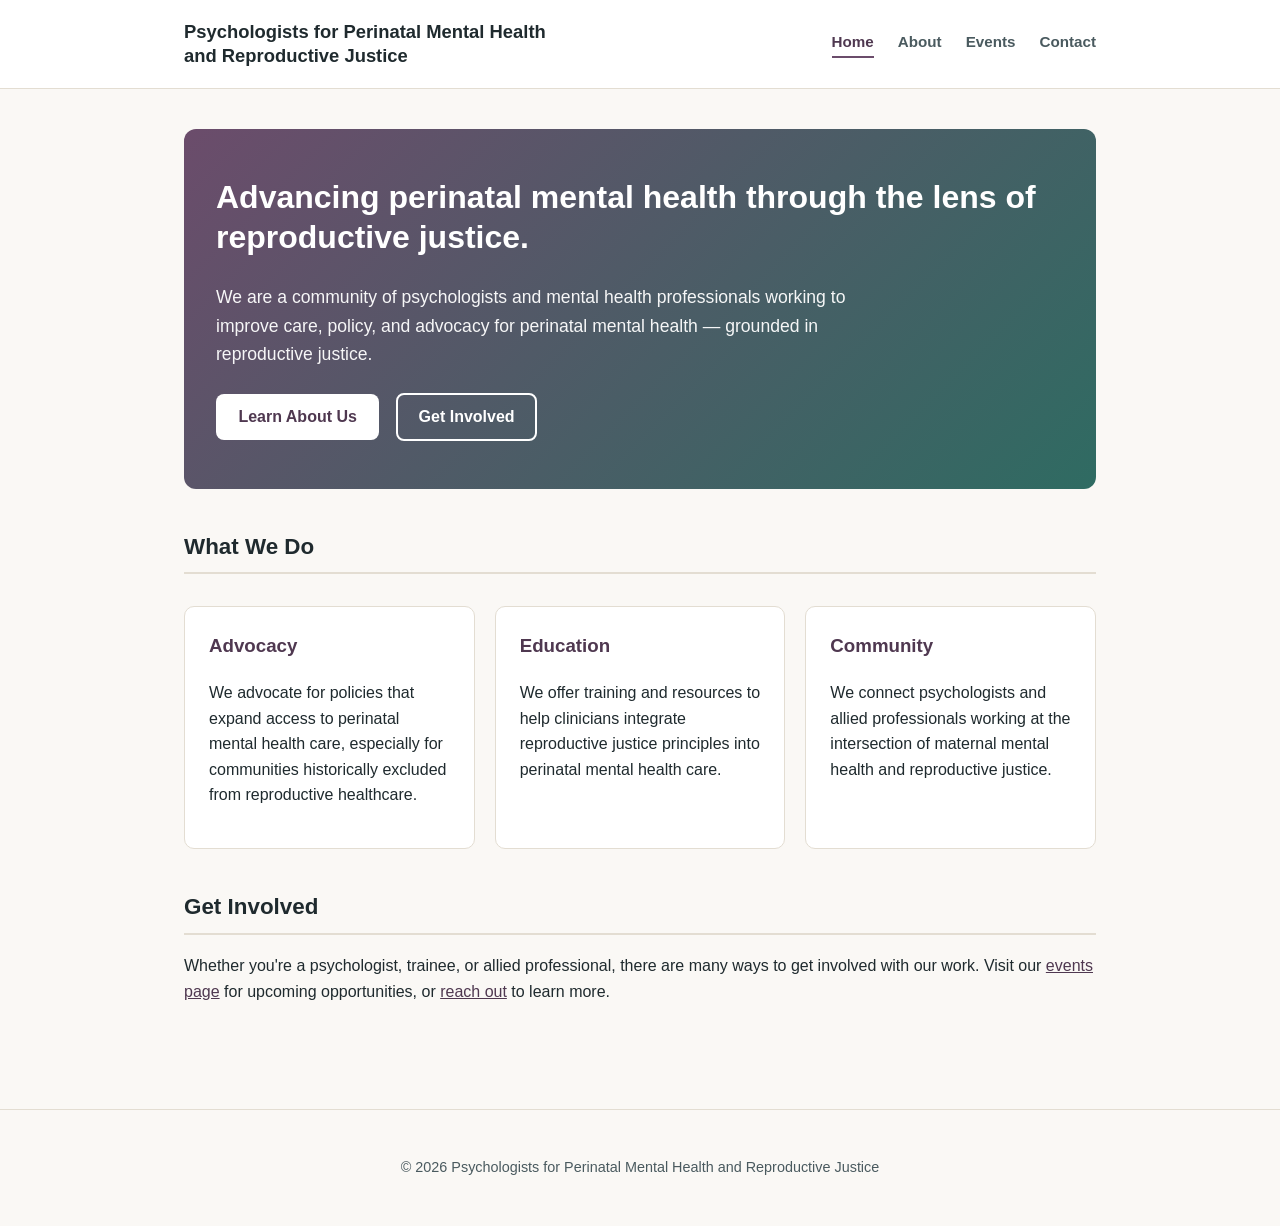
==== index.html @ e0008d32 "Initial site for Psychologists for Perinatal Mental Health and Reproductive Justice Home, About, Eve" ====
<!DOCTYPE html>
<html lang="en">
<head>
  <meta charset="UTF-8">
  <meta name="viewport" content="width=device-width, initial-scale=1.0">
  <title>Psychologists for Perinatal Mental Health and Reproductive Justice</title>
  <meta name="description" content="A community of psychologists advancing perinatal mental health and reproductive justice through advocacy, education, and clinical practice.">
  <link rel="stylesheet" href="style.css">
</head>
<body>
  <header class="site-header">
    <div class="header-inner">
      <a class="site-title" href="index.html">Psychologists for Perinatal Mental Health<br>and Reproductive Justice</a>
      <nav class="site-nav">
        <a href="index.html" aria-current="page">Home</a>
        <a href="about.html">About</a>
        <a href="events.html">Events</a>
        <a href="contact.html">Contact</a>
      </nav>
    </div>
  </header>

  <main>
    <section class="hero">
      <h1>Advancing perinatal mental health through the lens of reproductive justice.</h1>
      <p>We are a community of psychologists and mental health professionals working to improve care, policy, and advocacy for perinatal mental health — grounded in reproductive justice.</p>
      <a class="button" href="about.html">Learn About Us</a>
      <a class="button-outline" href="contact.html">Get Involved</a>
    </section>

    <section>
      <h2>What We Do</h2>
      <div class="card-grid">
        <div class="card">
          <h3>Advocacy</h3>
          <p>We advocate for policies that expand access to perinatal mental health care, especially for communities historically excluded from reproductive healthcare.</p>
        </div>
        <div class="card">
          <h3>Education</h3>
          <p>We offer training and resources to help clinicians integrate reproductive justice principles into perinatal mental health care.</p>
        </div>
        <div class="card">
          <h3>Community</h3>
          <p>We connect psychologists and allied professionals working at the intersection of maternal mental health and reproductive justice.</p>
        </div>
      </div>
    </section>

    <section>
      <h2>Get Involved</h2>
      <p>Whether you're a psychologist, trainee, or allied professional, there are many ways to get involved with our work. Visit our <a href="events.html">events page</a> for upcoming opportunities, or <a href="contact.html">reach out</a> to learn more.</p>
    </section>
  </main>

  <footer class="site-footer">
    <div class="footer-inner">
      <p>&copy; 2026 Psychologists for Perinatal Mental Health and Reproductive Justice</p>
    </div>
  </footer>
</body>
</html>
---- style.css ----
:root {
  --ink: #1f2a2e;
  --ink-soft: #4a5a5f;
  --bg: #faf8f5;
  --bg-alt: #f0ece4;
  --panel: #ffffff;
  --accent: #6b4c6b;
  --accent-dark: #4f3850;
  --teal: #2f6b62;
  --border: #e3ddd2;
  --max-width: 960px;
}

* {
  box-sizing: border-box;
}

body {
  margin: 0;
  font-family: -apple-system, BlinkMacSystemFont, "Segoe UI", Helvetica, Arial, sans-serif;
  color: var(--ink);
  background: var(--bg);
  line-height: 1.6;
}

a {
  color: var(--accent-dark);
}

a:hover {
  color: var(--teal);
}

header.site-header {
  background: var(--panel);
  border-bottom: 1px solid var(--border);
}

.header-inner {
  max-width: var(--max-width);
  margin: 0 auto;
  padding: 1.25rem 1.5rem;
  display: flex;
  flex-wrap: wrap;
  align-items: center;
  justify-content: space-between;
  gap: 1rem;
}

.site-title {
  font-size: 1.15rem;
  font-weight: 700;
  color: var(--ink);
  text-decoration: none;
  line-height: 1.3;
  max-width: 30rem;
}

nav.site-nav {
  display: flex;
  gap: 1.5rem;
  flex-wrap: wrap;
}

nav.site-nav a {
  text-decoration: none;
  color: var(--ink-soft);
  font-weight: 600;
  font-size: 0.95rem;
  padding-bottom: 2px;
  border-bottom: 2px solid transparent;
}

nav.site-nav a:hover,
nav.site-nav a[aria-current="page"] {
  color: var(--accent-dark);
  border-bottom-color: var(--accent);
}

main {
  max-width: var(--max-width);
  margin: 0 auto;
  padding: 2.5rem 1.5rem 4rem;
}

.hero {
  background: linear-gradient(135deg, var(--accent) 0%, var(--teal) 100%);
  color: #fff;
  border-radius: 12px;
  padding: 3rem 2rem;
  margin-bottom: 2.5rem;
}

.hero h1 {
  margin-top: 0;
  font-size: 2rem;
  line-height: 1.25;
}

.hero p {
  font-size: 1.1rem;
  max-width: 40rem;
  opacity: 0.95;
}

.button {
  display: inline-block;
  background: #fff;
  color: var(--accent-dark);
  padding: 0.65rem 1.4rem;
  border-radius: 8px;
  text-decoration: none;
  font-weight: 700;
  margin-top: 0.5rem;
}

.button:hover {
  background: var(--bg-alt);
  color: var(--accent-dark);
}

.button-outline {
  display: inline-block;
  border: 2px solid #fff;
  color: #fff;
  padding: 0.55rem 1.3rem;
  border-radius: 8px;
  text-decoration: none;
  font-weight: 700;
  margin-top: 0.5rem;
  margin-left: 0.75rem;
}

.button-outline:hover {
  background: rgba(255, 255, 255, 0.15);
  color: #fff;
}

.card-grid {
  display: grid;
  grid-template-columns: repeat(auto-fit, minmax(220px, 1fr));
  gap: 1.25rem;
  margin: 2rem 0;
}

.card {
  background: var(--panel);
  border: 1px solid var(--border);
  border-radius: 10px;
  padding: 1.5rem;
}

.card h3 {
  margin-top: 0;
  color: var(--accent-dark);
}

section {
  margin-bottom: 2.5rem;
}

section h2 {
  font-size: 1.4rem;
  color: var(--ink);
  border-bottom: 2px solid var(--border);
  padding-bottom: 0.5rem;
}

.event {
  background: var(--panel);
  border: 1px solid var(--border);
  border-left: 4px solid var(--teal);
  border-radius: 8px;
  padding: 1.25rem 1.5rem;
  margin-bottom: 1rem;
}

.event .date {
  font-weight: 700;
  color: var(--teal);
  font-size: 0.9rem;
  text-transform: uppercase;
  letter-spacing: 0.03em;
}

.event h3 {
  margin: 0.25rem 0 0.4rem;
}

.contact-list {
  list-style: none;
  padding: 0;
}

.contact-list li {
  padding: 0.75rem 0;
  border-bottom: 1px solid var(--border);
}

.contact-list a {
  font-weight: 600;
}

footer.site-footer {
  border-top: 1px solid var(--border);
  padding: 2rem 1.5rem;
  text-align: center;
  color: var(--ink-soft);
  font-size: 0.9rem;
}

footer.site-footer .footer-inner {
  max-width: var(--max-width);
  margin: 0 auto;
}
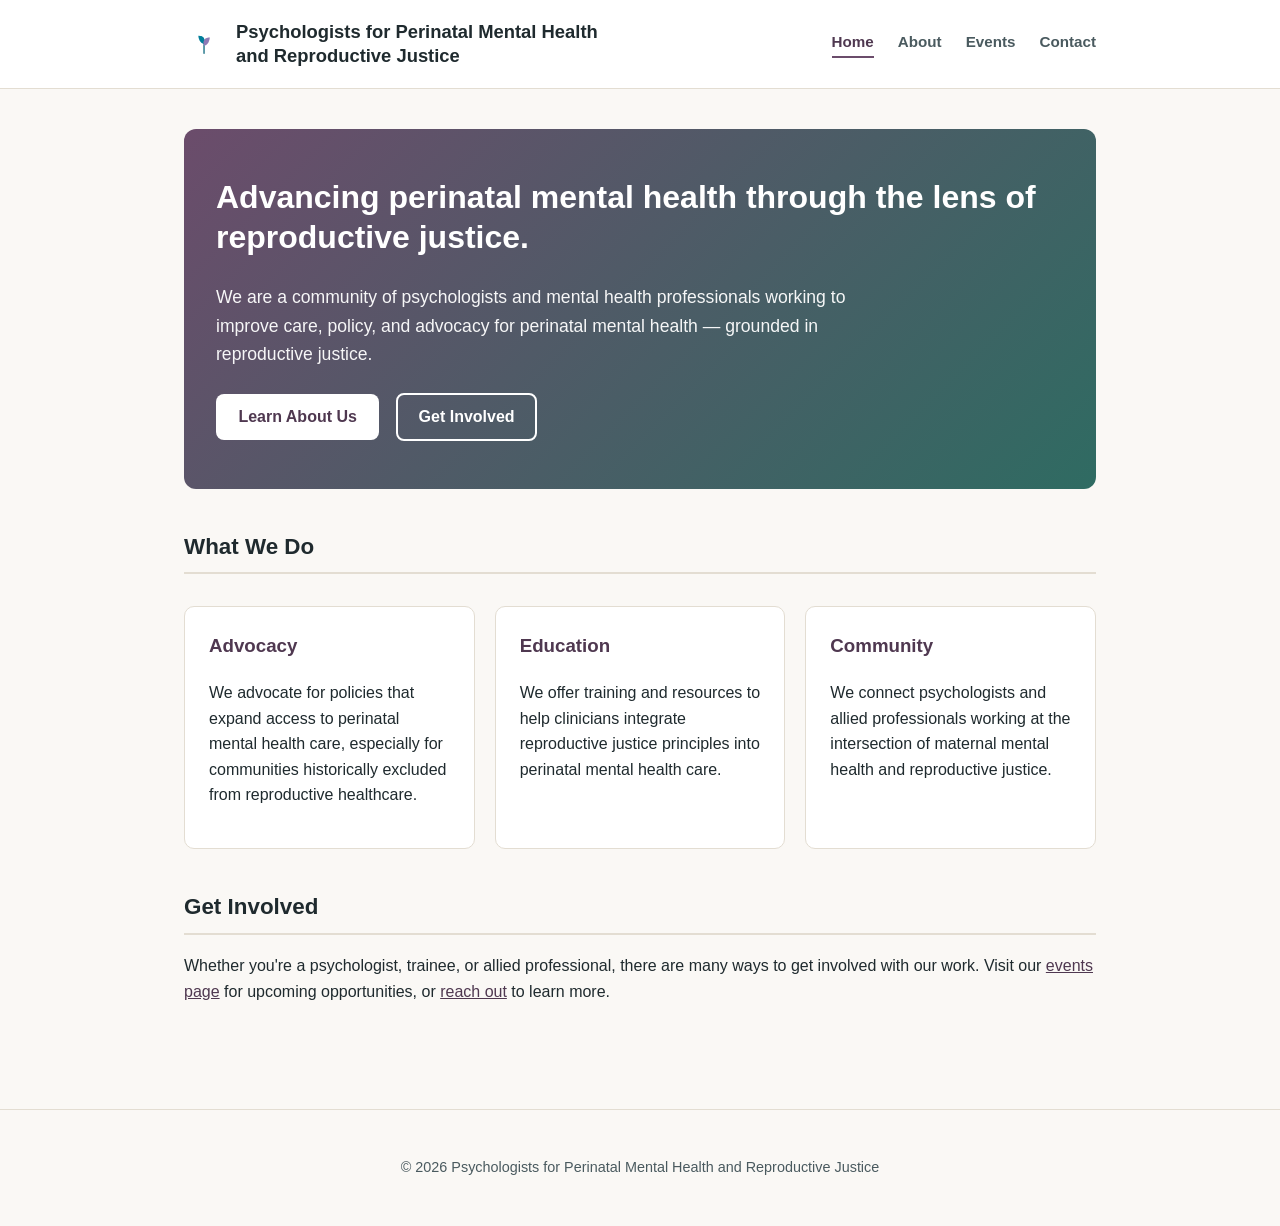
==== commit 31e79d1f: "Add real logo to header and favicon Uses the sprout icon PNG across all pages, plus a lockup asset f" ====
--- a/index.html
+++ b/index.html
@@ -6,11 +6,12 @@
   <title>Psychologists for Perinatal Mental Health and Reproductive Justice</title>
   <meta name="description" content="A community of psychologists advancing perinatal mental health and reproductive justice through advocacy, education, and clinical practice.">
   <link rel="stylesheet" href="style.css">
+  <link rel="icon" type="image/png" href="assets/logo-icon.png">
 </head>
 <body>
   <header class="site-header">
     <div class="header-inner">
-      <a class="site-title" href="index.html">Psychologists for Perinatal Mental Health<br>and Reproductive Justice</a>
+      <a class="site-title" href="index.html"><img src="assets/logo-icon.png" alt="">Psychologists for Perinatal Mental Health<br>and Reproductive Justice</a>
       <nav class="site-nav">
         <a href="index.html" aria-current="page">Home</a>
         <a href="about.html">About</a>
--- a/style.css
+++ b/style.css
@@ -48,12 +48,21 @@
 }
 
 .site-title {
+  display: flex;
+  align-items: center;
+  gap: 0.75rem;
   font-size: 1.15rem;
   font-weight: 700;
   color: var(--ink);
   text-decoration: none;
   line-height: 1.3;
   max-width: 30rem;
+}
+
+.site-title img {
+  width: 2.5rem;
+  height: 2.5rem;
+  flex-shrink: 0;
 }
 
 nav.site-nav {
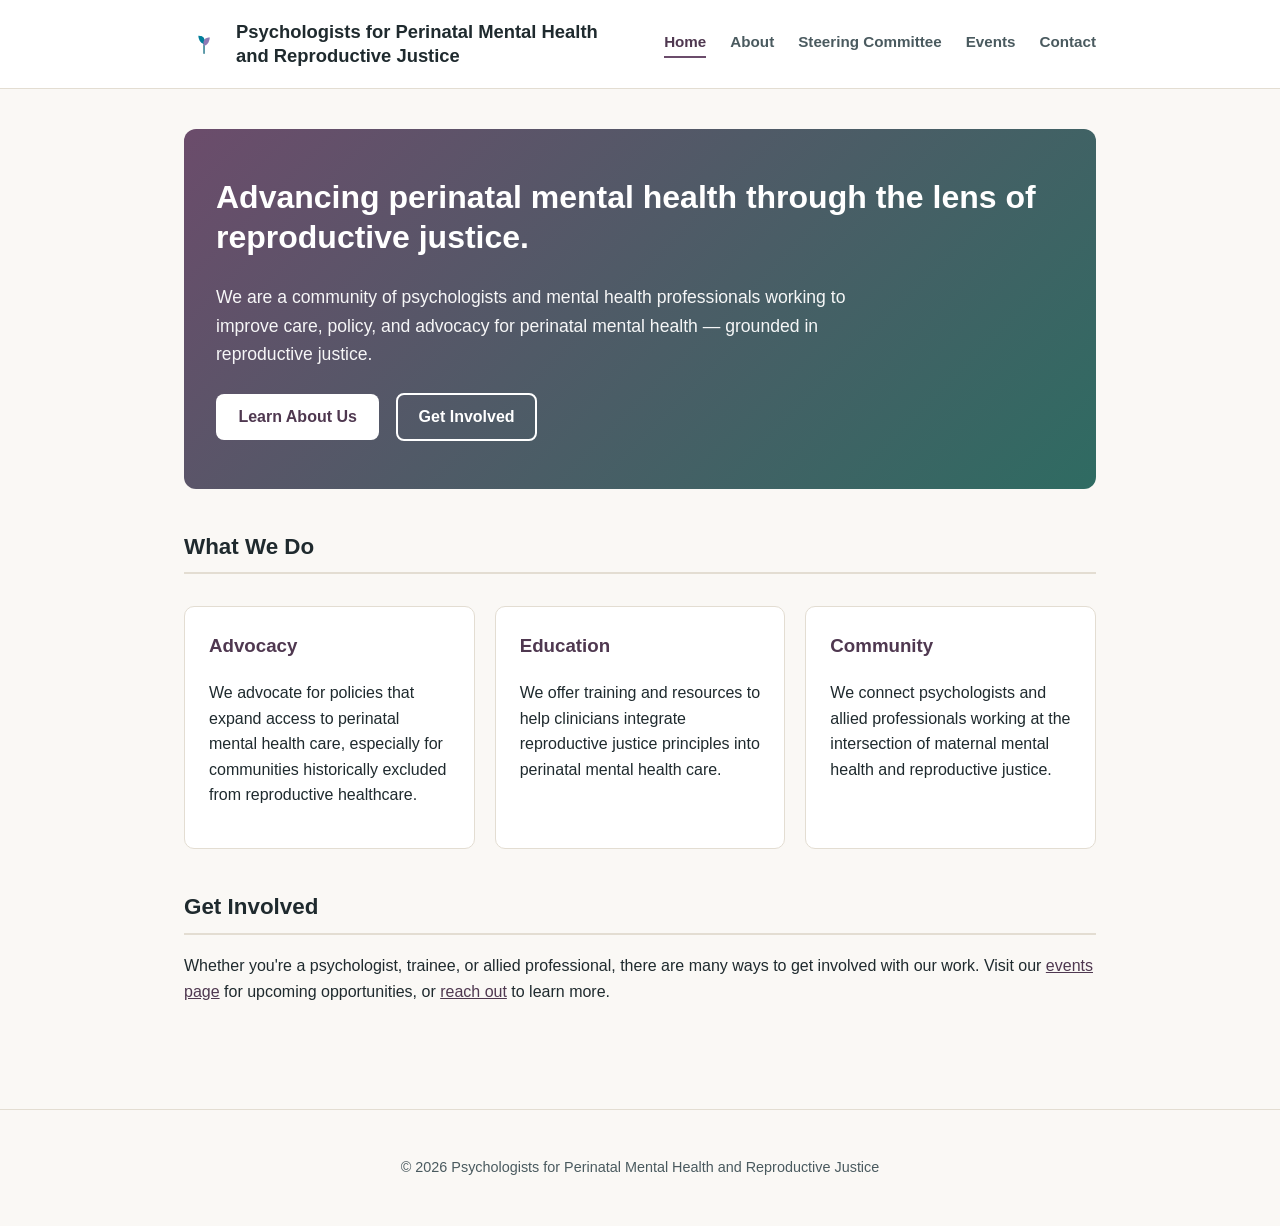
==== commit e0b1e51c: "Add Steering Committee page and nav link Co-Authored-By: Claude Sonnet 5.5 <noreply@anthropic.com>" ====
--- a/index.html
+++ b/index.html
@@ -15,6 +15,7 @@
       <nav class="site-nav">
         <a href="index.html" aria-current="page">Home</a>
         <a href="about.html">About</a>
+        <a href="steering-committee.html">Steering Committee</a>
         <a href="events.html">Events</a>
         <a href="contact.html">Contact</a>
       </nav>
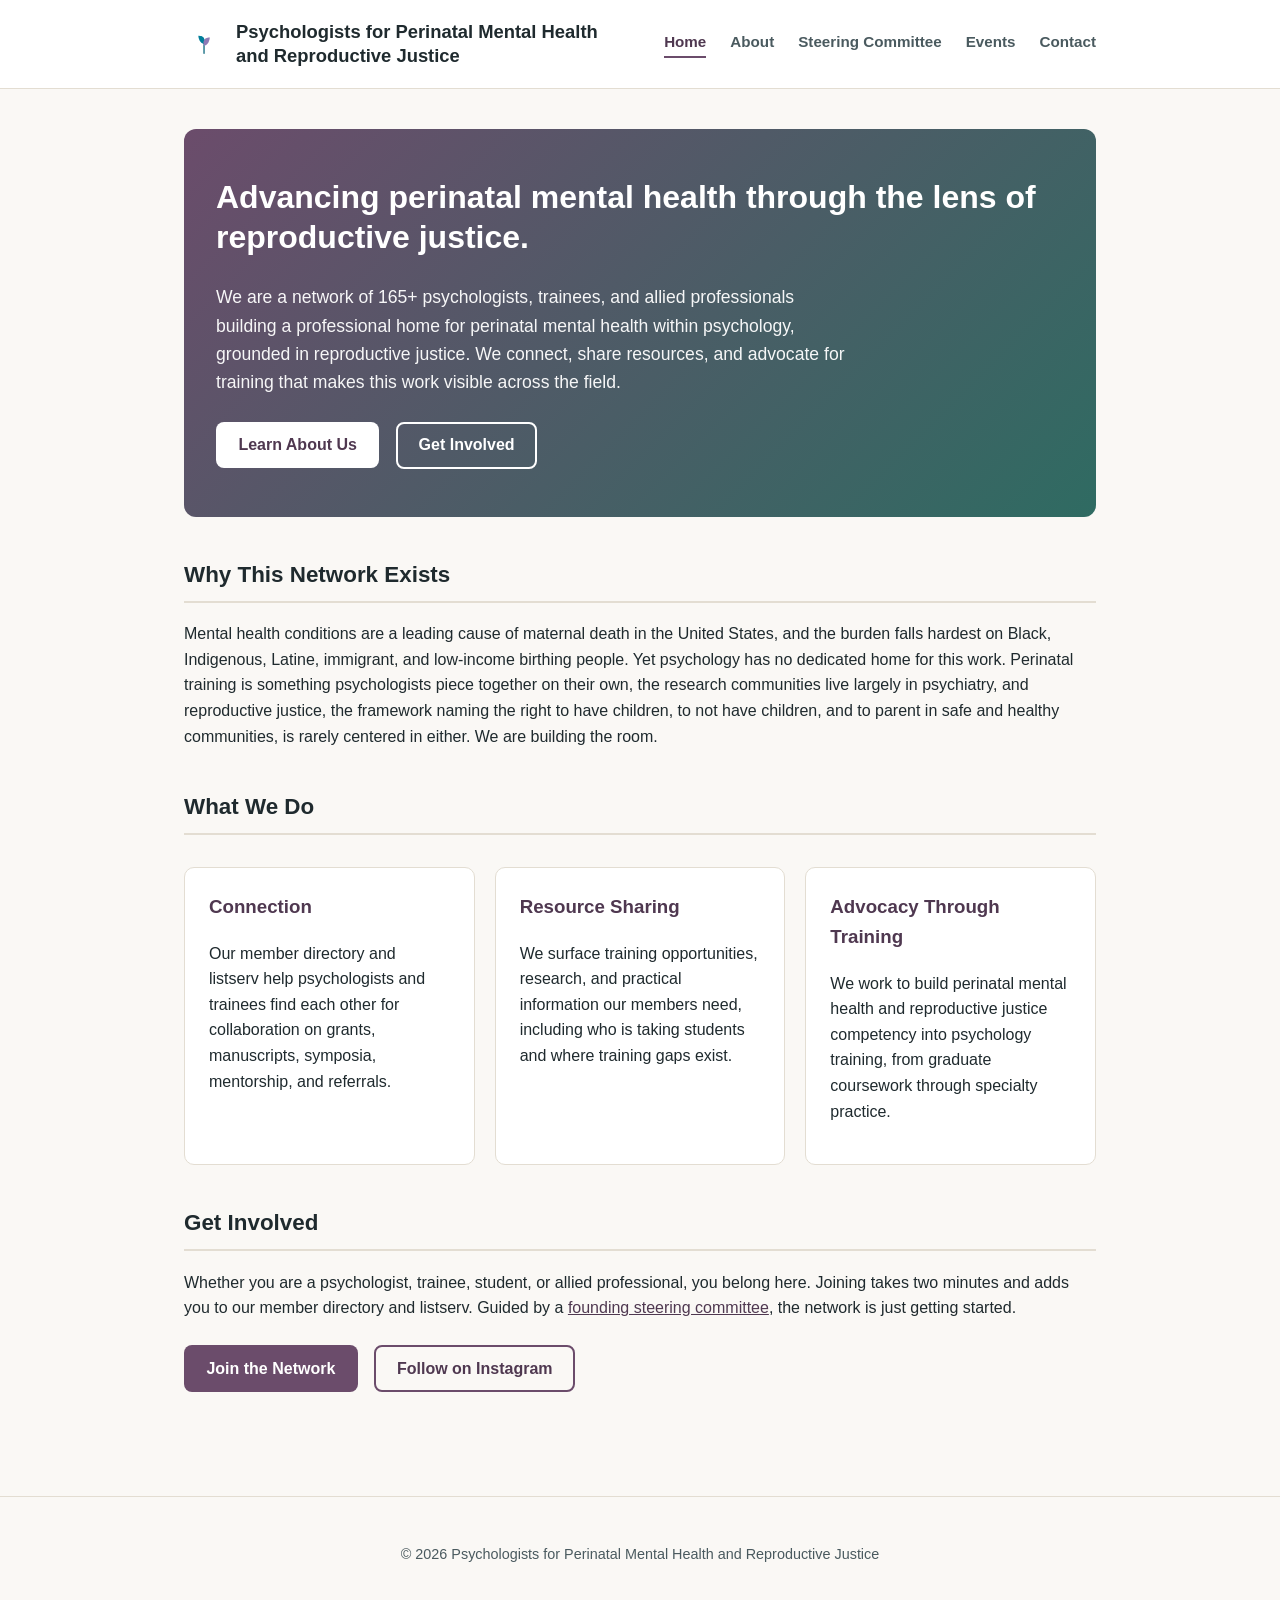
==== commit 37fdcafd: "Update home page copy and add Why This Network Exists section Co-Authored-By: Claude Sonnet 5.5 <nor" ====
--- a/index.html
+++ b/index.html
@@ -25,32 +25,39 @@
   <main>
     <section class="hero">
       <h1>Advancing perinatal mental health through the lens of reproductive justice.</h1>
-      <p>We are a community of psychologists and mental health professionals working to improve care, policy, and advocacy for perinatal mental health — grounded in reproductive justice.</p>
+      <p>We are a network of 165+ psychologists, trainees, and allied professionals building a professional home for perinatal mental health within psychology, grounded in reproductive justice. We connect, share resources, and advocate for training that makes this work visible across the field.</p>
       <a class="button" href="about.html">Learn About Us</a>
-      <a class="button-outline" href="contact.html">Get Involved</a>
+      <a class="button-outline" href="#get-involved">Get Involved</a>
+    </section>
+
+    <section>
+      <h2>Why This Network Exists</h2>
+      <p>Mental health conditions are a leading cause of maternal death in the United States, and the burden falls hardest on Black, Indigenous, Latine, immigrant, and low-income birthing people. Yet psychology has no dedicated home for this work. Perinatal training is something psychologists piece together on their own, the research communities live largely in psychiatry, and reproductive justice, the framework naming the right to have children, to not have children, and to parent in safe and healthy communities, is rarely centered in either. We are building the room.</p>
     </section>
 
     <section>
       <h2>What We Do</h2>
       <div class="card-grid">
         <div class="card">
-          <h3>Advocacy</h3>
-          <p>We advocate for policies that expand access to perinatal mental health care, especially for communities historically excluded from reproductive healthcare.</p>
+          <h3>Connection</h3>
+          <p>Our member directory and listserv help psychologists and trainees find each other for collaboration on grants, manuscripts, symposia, mentorship, and referrals.</p>
         </div>
         <div class="card">
-          <h3>Education</h3>
-          <p>We offer training and resources to help clinicians integrate reproductive justice principles into perinatal mental health care.</p>
+          <h3>Resource Sharing</h3>
+          <p>We surface training opportunities, research, and practical information our members need, including who is taking students and where training gaps exist.</p>
         </div>
         <div class="card">
-          <h3>Community</h3>
-          <p>We connect psychologists and allied professionals working at the intersection of maternal mental health and reproductive justice.</p>
+          <h3>Advocacy Through Training</h3>
+          <p>We work to build perinatal mental health and reproductive justice competency into psychology training, from graduate coursework through specialty practice.</p>
         </div>
       </div>
     </section>
 
-    <section>
+    <section id="get-involved">
       <h2>Get Involved</h2>
-      <p>Whether you're a psychologist, trainee, or allied professional, there are many ways to get involved with our work. Visit our <a href="events.html">events page</a> for upcoming opportunities, or <a href="contact.html">reach out</a> to learn more.</p>
+      <p>Whether you are a psychologist, trainee, student, or allied professional, you belong here. Joining takes two minutes and adds you to our member directory and listserv. Guided by a <a href="steering-committee.html">founding steering committee</a>, the network is just getting started.</p>
+      <a class="button join" href="https://forms.gle/zbXpwTaMrad1pWi47" target="_blank" rel="noopener">Join the Network</a>
+      <a class="button-outline join-outline" href="https://www.instagram.com/doctorachristinmujica/" target="_blank" rel="noopener">Follow on Instagram</a>
     </section>
   </main>
 
--- a/style.css
+++ b/style.css
@@ -222,3 +222,23 @@
   max-width: var(--max-width);
   margin: 0 auto;
 }
+
+.button.join {
+  background: var(--accent);
+  color: #fff;
+}
+
+.button.join:hover {
+  background: var(--accent-dark);
+  color: #fff;
+}
+
+.button-outline.join-outline {
+  border-color: var(--accent);
+  color: var(--accent-dark);
+}
+
+.button-outline.join-outline:hover {
+  background: var(--bg-alt);
+  color: var(--accent-dark);
+}
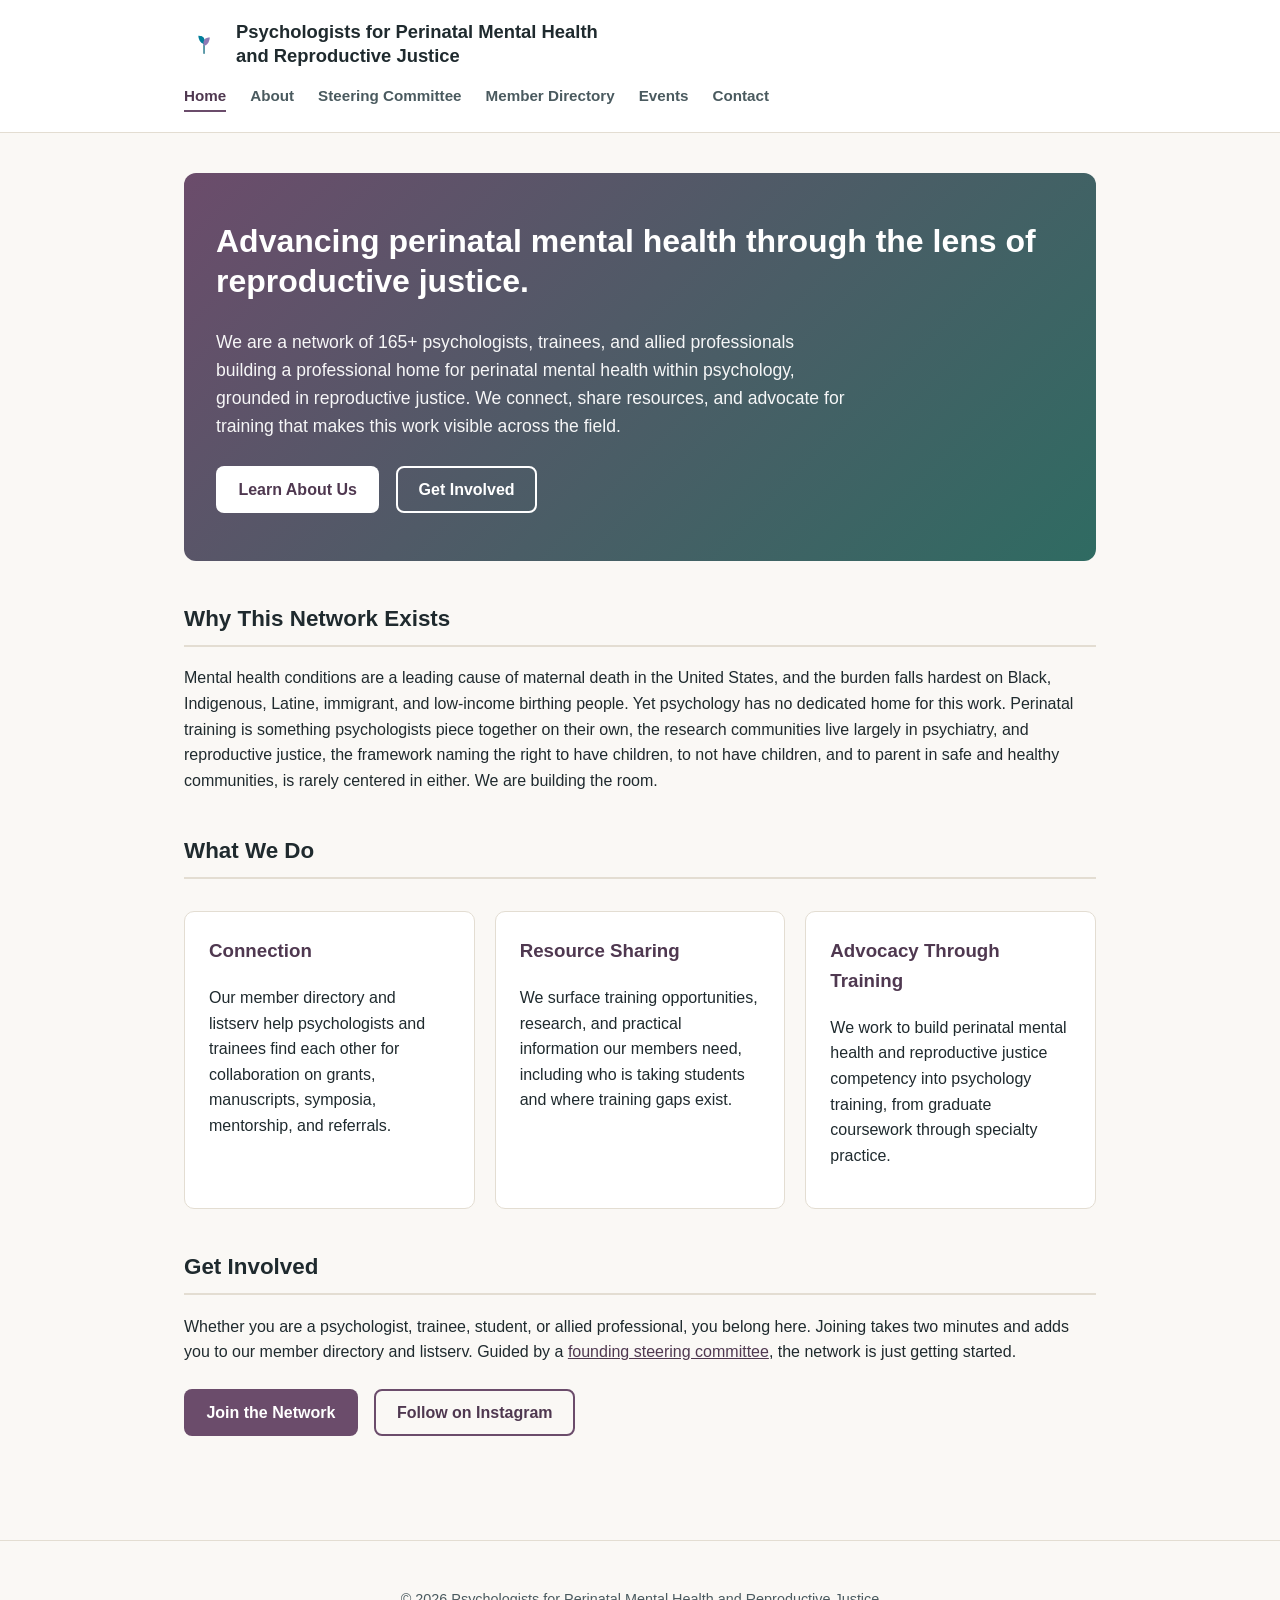
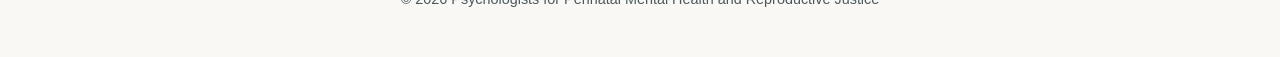
==== commit fb56a2d3: "Add Member Directory page and nav link Co-Authored-By: Claude Sonnet 5.5 <noreply@anthropic.com>" ====
--- a/index.html
+++ b/index.html
@@ -16,6 +16,7 @@
         <a href="index.html" aria-current="page">Home</a>
         <a href="about.html">About</a>
         <a href="steering-committee.html">Steering Committee</a>
+        <a href="directory.html">Member Directory</a>
         <a href="events.html">Events</a>
         <a href="contact.html">Contact</a>
       </nav>
